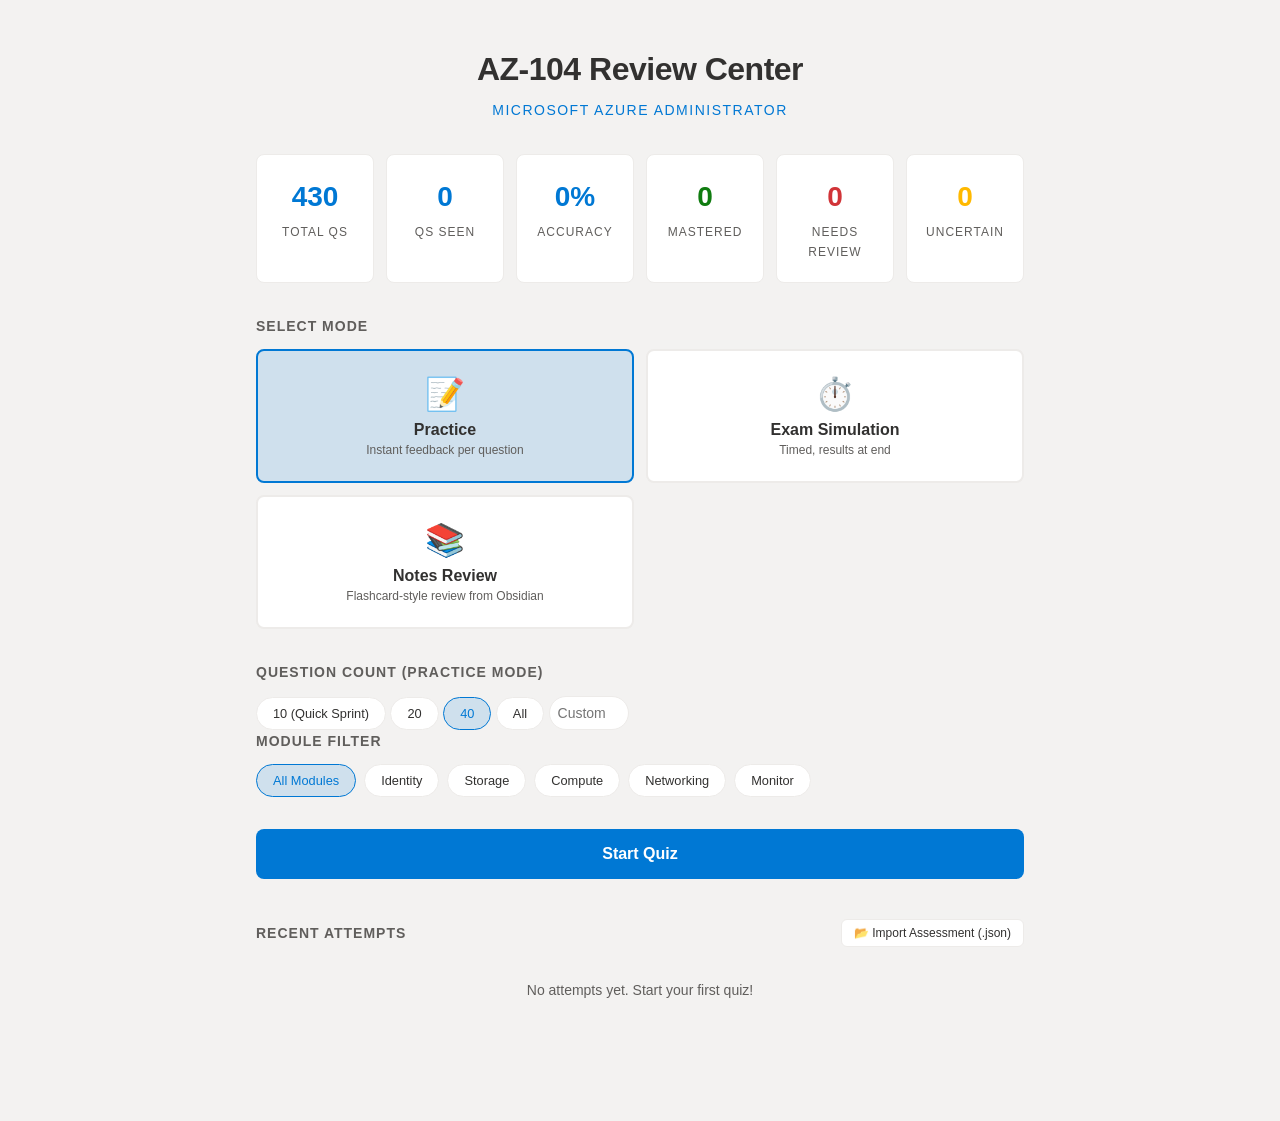
==== index.html @ 5c63a1e0 "Improve quiz UI and format question content Adds markdown-aware rendering for explanations and revie" ====
<!DOCTYPE html>
<html lang="en">
<head>
  <meta charset="UTF-8">
  <meta name="viewport" content="width=device-width, initial-scale=1.0, maximum-scale=1.0, user-scalable=no">
  <title>AZ-104 Review Center</title>
  <meta name="description" content="Practice exam for Microsoft Azure Administrator AZ-104 certification">
  <link rel="stylesheet" href="styles.css">
</head>
<body>

  <!-- ═══ Dashboard ═══ -->
  <div id="dashboard" class="screen active">
    <header class="app-header">
      <h1>AZ-104 Review Center</h1>
      <p class="subtitle">Microsoft Azure Administrator</p>
    </header>

    <div class="stats-row">
      <div class="stat-card">
        <span class="stat-value" id="stat-total">430</span>
        <span class="stat-label">Total Qs</span>
      </div>
      <div class="stat-card">
        <span class="stat-value" id="stat-seen">0</span>
        <span class="stat-label">Qs Seen</span>
      </div>
      <div class="stat-card">
        <span class="stat-value" id="stat-mastery">0%</span>
        <span class="stat-label">Accuracy</span>
      </div>
      <div class="stat-card">
        <span class="stat-value" id="stat-mastered" style="color:var(--green)">0</span>
        <span class="stat-label">Mastered</span>
      </div>
      <div class="stat-card">
        <span class="stat-value" id="stat-review" style="color:var(--red)">0</span>
        <span class="stat-label">Needs Review</span>
      </div>
      <div class="stat-card">
        <span class="stat-value" id="stat-uncertain" style="color:var(--yellow)">0</span>
        <span class="stat-label">Uncertain</span>
      </div>
    </div>

    <p class="section-title">Select Mode</p>
    <div class="mode-cards">
      <button class="mode-card selected" data-mode="practice" id="mode-practice">
        <span class="mode-icon">📝</span>
        <span class="mode-title">Practice</span>
        <span class="mode-desc">Instant feedback per question</span>
      </button>
      <button class="mode-card" data-mode="exam" id="mode-exam">
        <span class="mode-icon">⏱️</span>
        <span class="mode-title">Exam Simulation</span>
        <span class="mode-desc">Timed, results at end</span>
      </button>
      <button class="mode-card" data-mode="notes" id="mode-notes">
        <span class="mode-icon">📚</span>
        <span class="mode-title">Notes Review</span>
        <span class="mode-desc">Flashcard-style review from Obsidian</span>
      </button>
    </div>

    <p class="section-title">Question Count (Practice Mode)</p>
    <div class="count-pills" id="count-pills">
      <button class="domain-pill" data-count="10">10 (Quick Sprint)</button>
      <button class="domain-pill" data-count="20">20</button>
      <button class="domain-pill selected" data-count="40">40</button>
      <button class="domain-pill" data-count="all">All</button>
      <input type="number" id="custom-count" class="domain-pill custom-input" placeholder="Custom" min="1" max="999" style="width: 80px; padding: 8px; font-size: 14px;">
    </div>

    <p class="section-title">Module Filter</p>
    <div class="domain-pills" id="domain-pills"></div>

    <button id="start-btn" class="btn-primary">Start Quiz</button>

    <div class="history-section">
      <div class="history-section-header">
        <p class="section-title" style="margin-bottom:0">Recent Attempts</p>
        <button id="import-btn-dash" class="btn-secondary btn-sm">📂 Import Assessment (.json)</button>
        <input type="file" id="import-file-input" accept=".json" style="display:none">
      </div>
      <div id="history-list"></div>
    </div>
  </div>

  <!-- ═══ Quiz ═══ -->
  <div id="quiz" class="screen">
    <div class="quiz-header">
      <div class="quiz-header-left">
        <button id="quit-btn" class="btn-secondary btn-quit">← Menu</button>
        <div class="quiz-progress">
          <strong id="q-counter">1 / 50</strong>
          <span id="q-domain" class="domain-badge"></span>
        </div>
      </div>
      <div id="timer-container" class="timer-container hidden">
        <span id="timer-display" class="timer-display">100:00</span>
        <div class="timer-bar"><div id="timer-fill" class="timer-fill" style="width:100%"></div></div>
      </div>
    </div>

    <div class="question-card">
      <p id="q-text" class="question-text"></p>
      <div id="q-table-container" class="q-table-container hidden"></div>
      <div id="q-image-container" class="q-image-container hidden"></div>
      
      <!-- Standard Choices Grid -->
      <div id="choices" class="choices"></div>

      <!-- Mistake Classification (Practice Mode only — dynamic) -->
      <div id="mistake-container" class="mistake-container hidden"></div>

      <div id="feedback" class="feedback hidden"></div>
    </div>

    <div class="quiz-nav">
      <button id="prev-btn" class="btn-secondary" disabled>← Prev</button>
      <button id="flag-btn" class="btn-flag">🚩 Flag</button>
      <div id="nav-right" class="nav-right">
        <button id="next-btn" class="btn-secondary">Next →</button>
      </div>
    </div>
    <div class="submit-row">
      <button id="submit-btn" class="btn-primary" style="display:none">Submit Exam</button>
    </div>

    <div id="question-grid" class="question-grid"></div>
  </div>

  <!-- ═══ Results ═══ -->
  <div id="results" class="screen">
    <div class="results-header">
      <div id="score-circle" class="score-circle">
        <span id="score-percent" class="score-percent">0%</span>
      </div>
      <h2 id="result-status" class="result-status"></h2>
      <p id="result-summary" class="result-summary"></p>
    </div>

    <div class="domain-breakdown">
      <h3>Domain Mastery Breakdown</h3>
      <div id="domain-bars"></div>
    </div>

    <!-- AI Diagnostic Assessment Card -->
    <div id="ai-diagnostic-card" class="diagnostic-card">
      <div class="diagnostic-header">
        <span class="diagnostic-icon">🧠</span>
        <div>
          <h4>AI Performance Assessment</h4>
          <p id="diagnostic-subtitle" class="diagnostic-subtitle">Diagnostic analysis of your strengths & gaps</p>
        </div>
      </div>
      <div id="diagnostic-content" class="diagnostic-content"></div>
      <div class="diagnostic-actions">
        <button id="copy-prompt-btn" class="btn-accent btn-sm">📋 Copy Full AI Study Prompt</button>
      </div>
    </div>

    <div class="result-actions">
      <button id="review-btn" class="btn-secondary">🔍 Review Answers</button>
      <button id="export-json-btn" class="btn-secondary">📥 Export JSON</button>
      <button id="export-md-btn" class="btn-secondary">📄 Export Markdown</button>
      <button id="retry-btn" class="btn-primary">Try Again</button>
      <button id="home-btn" class="btn-secondary">Dashboard</button>
    </div>
  </div>

  <!-- ═══ Review ═══ -->
  <div id="review" class="screen">
    <div class="review-header">
      <h2>Review Answers</h2>
      <div class="review-actions-top">
        <button id="export-json-review-btn" class="btn-secondary btn-sm">📥 Export JSON</button>
        <button id="back-results-btn" class="btn-secondary">← Back to Results</button>
      </div>
    </div>
    <div id="review-list"></div>
  </div>

  <!-- ═══ Toast Notification ═══ -->
  <div id="toast" class="toast"></div>

  <!-- ═══ Questions Data ═══ -->
  <script src="questions_dataset.js"></script>
  <script src="app.js"></script>
</body>
</html>
---- styles.css ----
/* ponytail: minimal CSS, maximum impact */

/* ── Tokens ── */
:root {
  --bg: #f3f2f1; /* Microsoft light gray */
  --bg-card: #ffffff;
  --bg-card-hover: #f8f9fa;
  --border: #edebe9;
  --border-hover: #c8c6c4;
  --text: #323130; /* near black */
  --text-muted: #605e5c;
  --azure: #0078d4;
  --azure-glow: rgba(0, 120, 212, 0.15);
  --azure-dark: #005a9e;
  --green: #107c10;
  --green-bg: rgba(16, 124, 16, 0.1);
  --red: #d13438;
  --red-bg: rgba(209, 52, 56, 0.1);
  --yellow: #ffb900;
  --yellow-bg: rgba(255, 185, 0, 0.1);
  --radius: 8px;
  --radius-sm: 4px;
  --font: 'Segoe UI', -apple-system, Roboto, Helvetica, Arial, sans-serif;
  --transition: 0.2s ease;
}

/* ── Reset & Utilities ── */
*, *::before, *::after { box-sizing: border-box; margin: 0; padding: 0; }
.hidden { display: none !important; }

body {
  font-family: var(--font);
  background: var(--bg);
  color: var(--text);
  min-height: 100dvh;
  line-height: 1.6;
  -webkit-font-smoothing: antialiased;
}

/* ── Screens ── */
.screen { display: none; max-width: 800px; margin: 0 auto; padding: 24px 16px 100px; }
.screen.active { display: block; animation: fadeIn 0.25s ease; }

@keyframes fadeIn { from { opacity: 0; transform: translateY(8px); } to { opacity: 1; transform: translateY(0); } }

/* ── Dashboard ── */
.app-header { text-align: center; margin-bottom: 32px; padding-top: 20px; }
.app-header h1 { font-size: 2rem; font-weight: 700; letter-spacing: -0.5px; }
.app-header .subtitle {
  color: var(--azure);
  font-size: 0.875rem;
  font-weight: 500;
  text-transform: uppercase;
  letter-spacing: 1.5px;
  margin-top: 4px;
}

/* Stats row */
.stats-row { display: grid; grid-template-columns: repeat(6, 1fr); gap: 12px; margin-bottom: 32px; }
.stat-card {
  background: var(--bg-card);
  border: 1px solid var(--border);
  border-radius: var(--radius);
  padding: 20px 16px;
  text-align: center;
  transition: border-color var(--transition);
}
.stat-card:hover { border-color: var(--border-hover); }
.stat-value { display: block; font-size: 1.75rem; font-weight: 700; color: var(--azure); }
.stat-label { display: block; font-size: 0.75rem; color: var(--text-muted); text-transform: uppercase; letter-spacing: 1px; margin-top: 4px; }

/* Section headings */
.section-title { font-size: 0.875rem; font-weight: 600; color: var(--text-muted); text-transform: uppercase; letter-spacing: 1px; margin-bottom: 12px; }

/* Mode cards */
.mode-cards { display: grid; grid-template-columns: 1fr 1fr; gap: 12px; margin-bottom: 32px; }
.mode-card {
  background: var(--bg-card);
  border: 2px solid var(--border);
  border-radius: var(--radius);
  padding: 24px 16px;
  text-align: center;
  cursor: pointer;
  transition: all var(--transition);
  color: var(--text);
  font-family: var(--font);
}
.mode-card:hover { border-color: var(--border-hover); background: var(--bg-card-hover); }
.mode-card.selected { border-color: var(--azure); background: var(--azure-glow); }
.mode-icon { display: block; font-size: 2rem; margin-bottom: 8px; }
.mode-title { display: block; font-weight: 600; font-size: 1rem; margin-bottom: 4px; }
.mode-desc { display: block; font-size: 0.75rem; color: var(--text-muted); }

/* Domain pills */
.domain-pills { display: flex; flex-wrap: wrap; gap: 8px; margin-bottom: 32px; }
.domain-pill {
  background: var(--bg-card);
  border: 1px solid var(--border);
  border-radius: 20px;
  padding: 8px 16px;
  font-size: 0.8rem;
  cursor: pointer;
  transition: all var(--transition);
  color: var(--text);
  font-family: var(--font);
  white-space: nowrap;
}
.domain-pill:hover { border-color: var(--border-hover); }
.domain-pill.selected { border-color: var(--azure); background: var(--azure-glow); color: var(--azure); }

/* Source pills */
.source-pills { display: flex; flex-wrap: wrap; gap: 8px; margin-bottom: 24px; }
.source-pill {
  background: var(--bg-card);
  border: 1px solid var(--border);
  border-radius: 20px;
  padding: 8px 16px;
  font-size: 0.8rem;
  cursor: pointer;
  transition: all var(--transition);
  color: var(--text);
  font-family: var(--font);
  white-space: nowrap;
}
.source-pill:hover { border-color: var(--border-hover); }
.source-pill.selected { border-color: var(--azure); background: var(--azure-glow); color: var(--azure); font-weight: 600; }

/* Buttons */
.btn-primary {
  display: block;
  width: 100%;
  padding: 16px;
  background: var(--azure);
  color: #fff;
  border: none;
  border-radius: var(--radius);
  font-size: 1rem;
  font-weight: 600;
  font-family: var(--font);
  cursor: pointer;
  transition: background var(--transition), box-shadow var(--transition);
}
.btn-primary:hover { background: var(--azure-dark); box-shadow: 0 0 20px var(--azure-glow); }
.btn-primary:disabled { opacity: 0.4; cursor: not-allowed; }

.btn-secondary {
  padding: 12px 20px;
  background: var(--bg-card);
  color: var(--text);
  border: 1px solid var(--border);
  border-radius: var(--radius-sm);
  font-size: 0.875rem;
  font-weight: 500;
  font-family: var(--font);
  cursor: pointer;
  transition: all var(--transition);
}
.btn-secondary:hover { border-color: var(--border-hover); background: var(--bg-card-hover); }
.btn-secondary:disabled { opacity: 0.3; cursor: not-allowed; }

/* History */
.history-section { margin-top: 40px; }
.history-item {
  display: flex;
  justify-content: space-between;
  align-items: center;
  background: var(--bg-card);
  border: 1px solid var(--border);
  border-radius: var(--radius-sm);
  padding: 14px 18px;
  margin-bottom: 10px;
  font-size: 0.875rem;
  transition: all var(--transition);
  cursor: pointer;
}
.history-item:hover {
  border-color: var(--azure);
  background: var(--bg-card-hover);
  transform: translateY(-1px);
  box-shadow: 0 4px 14px rgba(0, 0, 0, 0.08);
}
.history-item-left {
  display: flex;
  align-items: center;
  gap: 14px;
}
.history-item-right {
  display: flex;
  align-items: center;
  gap: 10px;
}
.history-score {
  font-weight: 700;
  font-size: 1.1rem;
  min-width: 48px;
}
.history-score.pass { color: var(--green); }
.history-score.fail { color: var(--red); }
.history-meta { color: var(--text-muted); font-size: 0.775rem; margin-top: 2px; }
.history-review-btn {
  font-size: 0.75rem;
  padding: 4px 10px;
  border-radius: 6px;
  background: var(--azure-glow);
  color: var(--azure);
  border: 1px solid var(--border);
  font-weight: 500;
  display: flex;
  align-items: center;
  gap: 4px;
  transition: all 0.2s ease;
}
.history-item:hover .history-review-btn {
  background: var(--azure);
  color: #fff;
}
.history-delete-btn {
  background: transparent;
  border: none;
  color: var(--text-muted);
  cursor: pointer;
  padding: 4px 6px;
  border-radius: 4px;
  font-size: 0.85rem;
  opacity: 0.5;
  transition: all 0.2s ease;
}
.history-delete-btn:hover {
  opacity: 1;
  color: var(--red);
  background: var(--red-bg);
}
.no-history { color: var(--text-muted); font-size: 0.875rem; text-align: center; padding: 20px; }

/* ── Quiz Screen ── */
.quiz-header {
  display: flex;
  justify-content: space-between;
  align-items: center;
  margin-bottom: 24px;
  flex-wrap: wrap;
  gap: 12px;
}
.quiz-header-left { display: flex; align-items: center; gap: 12px; }
.btn-quit { padding: 8px 14px; font-size: 0.8rem; white-space: nowrap; }
.quiz-progress { font-size: 0.875rem; color: var(--text-muted); }
.quiz-progress strong { color: var(--text); }

.domain-badge {
  display: inline-block;
  background: var(--azure-glow);
  color: var(--azure);
  font-size: 0.7rem;
  font-weight: 600;
  padding: 4px 10px;
  border-radius: 12px;
  text-transform: uppercase;
  letter-spacing: 0.5px;
  margin-left: 8px;
}

/* Timer */
.timer-container { text-align: right; }
.timer-container.hidden { display: none; }
.timer-display {
  font-size: 1.25rem;
  font-weight: 700;
  font-variant-numeric: tabular-nums;
}
.timer-display.warning { color: var(--yellow); }
.timer-display.danger { color: var(--red); }
.timer-bar {
  height: 3px;
  background: var(--border);
  border-radius: 2px;
  margin-top: 6px;
  overflow: hidden;
}
.timer-fill {
  height: 100%;
  background: var(--azure);
  border-radius: 2px;
  transition: width 1s linear;
}
.timer-fill.warning { background: var(--yellow); }
.timer-fill.danger { background: var(--red); }

/* Question card */
.question-card {
  background: var(--bg-card);
  border: 1px solid var(--border);
  border-radius: var(--radius);
  padding: 28px 24px;
  margin-bottom: 20px;
}
.question-text { font-size: 1.05rem; font-weight: 500; line-height: 1.7; margin-bottom: 20px; white-space: pre-line; }
.q-table-container { margin: 16px 0 20px; overflow-x: auto; }
.q-table-container.hidden { display: none; }
.q-table {
  width: 100%;
  border-collapse: collapse;
  font-size: 0.95rem;
  background: var(--bg-card);
  border: 1px solid var(--border);
  border-radius: var(--radius-sm);
  overflow: hidden;
  box-shadow: 0 2px 8px rgba(0, 0, 0, 0.05);
}
.q-table th, .q-table td {
  padding: 10px 16px;
  text-align: left;
  border-bottom: 1px solid var(--border);
}
.q-table th {
  background: #f3f2f1;
  color: var(--azure);
  font-weight: 600;
  border-bottom: 2px solid var(--border);
  letter-spacing: 0.3px;
}
.q-table tr:last-child td {
  border-bottom: none;
}
.q-table tr:nth-child(even) td {
  background: rgba(0, 0, 0, 0.02);
}
.q-table tr:hover td {
  background: rgba(0, 120, 212, 0.05);
}
.q-image-container { margin: 16px 0 20px; text-align: center; }
.q-image-container.hidden { display: none; }
.q-image { max-width: 100%; max-height: 420px; object-fit: contain; border-radius: var(--radius-sm); border: 1px solid var(--border); background: #ffffff; padding: 8px; }

.choices { display: flex; flex-direction: column; gap: 10px; }
.choice-btn {
  width: 100%;
  text-align: left;
  padding: 12px 16px;
  background: #ffffff;
  border: 1px solid var(--border);
  border-radius: var(--radius-sm);
  color: var(--text);
  font-size: 0.95rem;
  line-height: 1.5;
  cursor: pointer;
  transition: all 0.2s ease;
  min-height: 48px;
  display: flex;
  align-items: center;
}
.choice-letter {
  display: inline-flex;
  align-items: center;
  justify-content: center;
  width: 28px;
  height: 28px;
  border-radius: 4px;
  background: #f3f2f1;
  color: var(--text-muted);
  font-weight: 700;
  font-size: 0.85rem;
  margin-right: 12px;
  flex-shrink: 0;
  border: 1px solid var(--border);
  transition: all 0.2s ease;
}
.choice-text {
  flex: 1;
}
.choice-btn:hover:not(:disabled) { border-color: var(--azure); background: var(--bg-card-hover); }
.choice-btn:hover:not(:disabled) .choice-letter { border-color: var(--azure); color: var(--azure); background: var(--azure-glow); }
.choice-btn.selected { border-color: var(--azure); background: var(--azure-glow); }
.choice-btn.selected .choice-letter { background: var(--azure); color: #ffffff; border-color: var(--azure); }
.choice-btn.correct { border-color: var(--green); background: var(--green-bg); }
.choice-btn.correct .choice-letter { background: var(--green); color: #ffffff; border-color: var(--green); }
.choice-btn.wrong { border-color: var(--red); background: var(--red-bg); }
.choice-btn.wrong .choice-letter { background: var(--red); color: #ffffff; border-color: var(--red); }

/* Confidence & Mistake Tracking */
.confidence-buttons, .mistake-reasons {
  display: flex; gap: 10px; flex-wrap: wrap; margin-top: 10px;
}
.conf-btn, .mistake-btn {
  flex: 1; padding: 12px; border: 1px solid var(--border); border-radius: var(--radius-sm);
  background: #ffffff; color: var(--text); font-size: 0.9rem; cursor: pointer; transition: all 0.2s ease;
  min-width: 100px;
}
.mistake-btn { flex: none; min-width: auto; }
.conf-btn:hover, .mistake-btn:hover { border-color: var(--azure); background: var(--bg-card-hover); }
.conf-btn.selected, .mistake-btn.selected { border-color: var(--azure); background: var(--azure-glow); color: var(--azure); font-weight: 600; }
.conf-btn[data-conf="high"].selected { border-color: var(--green); background: var(--green-bg); color: var(--green); }
.conf-btn[data-conf="low"].selected { border-color: var(--red); background: var(--red-bg); color: var(--red); }
.choice-btn.disabled { cursor: default; opacity: 0.7; }
.choice-btn.disabled.correct { opacity: 1; }

/* Feedback */
.feedback {
  margin-top: 20px;
  padding: 16px 20px;
  border-radius: var(--radius-sm);
  font-size: 0.9rem;
  line-height: 1.6;
}
.feedback.hidden { display: none; }
.feedback.correct { background: var(--green-bg); border-left: 4px solid var(--green); }
.feedback.wrong { background: var(--red-bg); border-left: 4px solid var(--red); }
.feedback-badge { font-weight: 700; font-size: 0.95rem; margin-bottom: 6px; }
.feedback-badge.correct { color: var(--green); }
.feedback-badge.wrong { color: var(--red); }
.feedback-body p, .review-explanation p { margin: 6px 0; }
.feedback-body strong, .review-explanation strong { color: var(--text); font-weight: 600; }
.feedback-body code, .review-explanation code {
  background: rgba(0, 0, 0, 0.06);
  padding: 2px 6px;
  border-radius: 4px;
  font-family: 'Consolas', monospace;
  font-size: 0.9em;
}

/* Quiz navigation */
.quiz-nav { display: flex; gap: 10px; margin-bottom: 20px; align-items: center; }
.quiz-nav .btn-secondary { flex: 1; text-align: center; }
.nav-right { display: flex; gap: 6px; flex: 1; }
.btn-conf-next {
  flex: 1; padding: 12px 10px; border-radius: var(--radius-sm); font-size: 0.85rem;
  font-family: var(--font); font-weight: 600; cursor: pointer; transition: all 0.2s ease;
  border: 1px solid var(--border); text-align: center;
}
.btn-conf-next.conf-high { background: var(--green-bg); color: var(--green); border-color: var(--green); }
.btn-conf-next.conf-high:hover { background: var(--green); color: #fff; }
.btn-conf-next.conf-med { background: #fff8e1; color: #f9a825; border-color: #f9a825; }
.btn-conf-next.conf-med:hover { background: #f9a825; color: #fff; }
.btn-conf-next.conf-low { background: var(--red-bg); color: var(--red); border-color: var(--red); }
.btn-conf-next.conf-low:hover { background: var(--red); color: #fff; }
.mistake-skip { background: var(--bg-card) !important; color: var(--text-muted) !important; border-style: dashed !important; }
.btn-flag {
  padding: 12px 16px;
  background: transparent;
  border: 1px solid var(--border);
  border-radius: var(--radius-sm);
  color: var(--text-muted);
  font-size: 0.875rem;
  font-family: var(--font);
  cursor: pointer;
  transition: all var(--transition);
}
.btn-flag:hover { border-color: var(--yellow); color: var(--yellow); }
.btn-flag.flagged { border-color: var(--yellow); color: var(--yellow); background: var(--yellow-bg); }

/* Question grid */
.question-grid {
  display: grid;
  grid-template-columns: repeat(10, 1fr);
  gap: 6px;
  margin-top: 16px;
}
.q-grid-btn {
  aspect-ratio: 1;
  display: flex;
  align-items: center;
  justify-content: center;
  background: var(--bg-card);
  border: 1px solid var(--border);
  border-radius: 6px;
  color: var(--text-muted);
  font-size: 0.75rem;
  font-family: var(--font);
  cursor: pointer;
  transition: all var(--transition);
}
.q-grid-btn:hover { border-color: var(--azure); }
.q-grid-btn.current { border-color: var(--azure); color: var(--azure); background: var(--azure-glow); }
.q-grid-btn.answered { background: #e1dfdd; color: var(--text); }
.q-grid-btn.flagged { border-color: var(--yellow); color: var(--yellow); }

.submit-row { margin-top: 20px; }

/* ── Results Screen ── */
.results-header { text-align: center; padding: 40px 0 32px; }
.score-circle {
  width: 160px;
  height: 160px;
  border-radius: 50%;
  display: flex;
  align-items: center;
  justify-content: center;
  margin: 0 auto 24px;
  border: 4px solid var(--border);
  position: relative;
}
.score-circle.pass { border-color: var(--green); box-shadow: 0 0 40px var(--green-bg); }
.score-circle.fail { border-color: var(--red); box-shadow: 0 0 40px var(--red-bg); }
.score-percent { font-size: 2.5rem; font-weight: 700; }
.score-circle.pass .score-percent { color: var(--green); }
.score-circle.fail .score-percent { color: var(--red); }
.result-status { font-size: 1.5rem; font-weight: 700; margin-bottom: 8px; }
.result-status.pass { color: var(--green); }
.result-status.fail { color: var(--red); }
.result-summary { color: var(--text-muted); font-size: 0.925rem; }

/* Domain breakdown */
.domain-breakdown { margin-bottom: 32px; }
.domain-breakdown h3 { font-size: 0.875rem; font-weight: 600; color: var(--text-muted); text-transform: uppercase; letter-spacing: 1px; margin-bottom: 16px; }
.domain-bar-item { margin-bottom: 16px; }
.domain-bar-label {
  display: flex;
  justify-content: space-between;
  font-size: 0.825rem;
  margin-bottom: 6px;
}
.domain-bar-name { color: var(--text); }
.domain-bar-score { font-weight: 600; }
.domain-bar-score.pass { color: var(--green); }
.domain-bar-score.fail { color: var(--red); }
.domain-bar-track {
  height: 8px;
  background: var(--border);
  border-radius: 4px;
  overflow: hidden;
}
.domain-bar-fill {
  height: 100%;
  border-radius: 4px;
  transition: width 0.6s ease;
}
.domain-bar-fill.pass { background: var(--green); }
.domain-bar-fill.fail { background: var(--red); }

/* Result actions */
.result-actions { display: flex; gap: 10px; flex-wrap: wrap; }
.result-actions .btn-primary { flex: 1; min-width: 140px; }
.result-actions .btn-secondary { flex: 1; min-width: 140px; text-align: center; }

/* ── Review Screen ── */
.review-header { display: flex; justify-content: space-between; align-items: center; margin-bottom: 24px; flex-wrap: wrap; gap: 12px; }
.review-header h2 { font-size: 1.25rem; }

.review-item {
  background: var(--bg-card);
  border: 1px solid var(--border);
  border-radius: var(--radius);
  padding: 20px;
  margin-bottom: 12px;
}
.review-item.correct { border-left: 3px solid var(--green); }
.review-item.wrong { border-left: 3px solid var(--red); }
.review-q-num { font-size: 0.75rem; color: var(--text-muted); text-transform: uppercase; letter-spacing: 0.5px; margin-bottom: 8px; }
.review-q-text { font-size: 0.95rem; font-weight: 500; margin-bottom: 12px; line-height: 1.6; }
.review-answer { font-size: 0.85rem; margin-bottom: 4px; }
.review-answer .label { color: var(--text-muted); }
.review-answer.yours .value { color: var(--red); }
.review-answer.correct-ans .value { color: var(--green); }
.review-answer.match .value { color: var(--green); }
.review-explanation { font-size: 0.825rem; color: var(--text-muted); margin-top: 10px; padding-top: 10px; border-top: 1px solid var(--border); line-height: 1.6; }

.score-circle.pass { animation: pulse 2s ease infinite; }

/* ── History Header with Import ── */
.history-section-header {
  display: flex;
  justify-content: space-between;
  align-items: center;
  margin-bottom: 12px;
  flex-wrap: wrap;
  gap: 8px;
}

.btn-sm {
  padding: 6px 12px;
  font-size: 0.75rem;
  border-radius: 6px;
  font-weight: 500;
  cursor: pointer;
}

.btn-accent {
  background: var(--azure);
  color: #fff;
  border: none;
  font-family: var(--font);
  transition: all var(--transition);
}
.btn-accent:hover {
  background: #388bfd;
  box-shadow: 0 0 12px var(--azure-glow);
}

.review-actions-top {
  display: flex;
  gap: 10px;
  align-items: center;
}

/* ── AI Diagnostic Card ── */
.diagnostic-card {
  background: #ffffff;
  border: 1px solid var(--border);
  border-radius: var(--radius);
  padding: 20px 22px;
  margin-bottom: 28px;
  box-shadow: 0 4px 16px rgba(0, 0, 0, 0.08);
}

.diagnostic-header {
  display: flex;
  align-items: center;
  gap: 14px;
  margin-bottom: 16px;
  border-bottom: 1px solid var(--border);
  padding-bottom: 12px;
}

.diagnostic-icon {
  font-size: 1.8rem;
}

.diagnostic-header h4 {
  font-size: 1.05rem;
  color: var(--azure);
  font-weight: 600;
  margin-bottom: 2px;
}

.diagnostic-subtitle {
  font-size: 0.8rem;
  color: var(--text-muted);
}

.diagnostic-content {
  font-size: 0.875rem;
  line-height: 1.6;
  color: var(--text);
  margin-bottom: 16px;
}

.diagnostic-badge-row {
  display: flex;
  gap: 8px;
  flex-wrap: wrap;
  margin-top: 8px;
}

.diag-badge {
  font-size: 0.75rem;
  padding: 4px 10px;
  border-radius: 12px;
  font-weight: 500;
}
.diag-badge.strong {
  background: var(--green-bg);
  color: var(--green);
  border: 1px solid var(--border);
}
.diag-badge.weak {
  background: var(--red-bg);
  color: var(--red);
  border: 1px solid var(--border);
}
.diag-badge.neutral {
  background: var(--surface-2);
  color: var(--text-muted);
  border: 1px solid var(--border);
}

.diagnostic-actions {
  display: flex;
  justify-content: flex-end;
  gap: 10px;
}

/* ── Toast Notification ── */
.toast {
  position: fixed;
  bottom: 24px;
  right: 24px;
  background: #ffffff;
  color: var(--text);
  border: 1px solid var(--azure);
  box-shadow: 0 8px 24px rgba(0, 0, 0, 0.12);
  padding: 12px 20px;
  border-radius: 8px;
  font-size: 0.875rem;
  font-weight: 500;
  z-index: 9999;
  opacity: 0;
  transform: translateY(20px);
  pointer-events: none;
  transition: opacity 0.3s ease, transform 0.3s ease;
}
.toast.show {
  opacity: 1;
  transform: translateY(0);
}

/* ── Responsive ── */
@media (max-width: 600px) {
  .screen { padding: 16px 12px 80px; }
  .app-header h1 { font-size: 1.5rem; }
  .stats-row { grid-template-columns: repeat(3, 1fr); gap: 10px; }
  .stat-card { padding: 14px 8px; }
  .stat-value { font-size: 1.25rem; }
  .mode-cards { grid-template-columns: 1fr; }
  .question-card { padding: 20px 16px; margin-left: -8px; margin-right: -8px; border-radius: 8px; border-left: none; border-right: none; }
  .question-text { font-size: 0.95rem; }
  .choice-btn { padding: 14px 14px; font-size: 0.875rem; min-height: 48px; }
  .question-grid { grid-template-columns: repeat(8, 1fr); }
  .quiz-nav { flex-wrap: wrap; }
  .quiz-nav .btn-secondary { min-width: 0; }
  .score-circle { width: 130px; height: 130px; }
  .score-percent { font-size: 2rem; }
  .result-actions { flex-direction: column; }
}

@media (max-width: 380px) {
  .stats-row { grid-template-columns: repeat(2, 1fr); }
  .question-grid { grid-template-columns: repeat(6, 1fr); }
  .domain-pill { font-size: 0.75rem; padding: 8px 14px; }
  .app-header h1 { font-size: 1.25rem; }
}
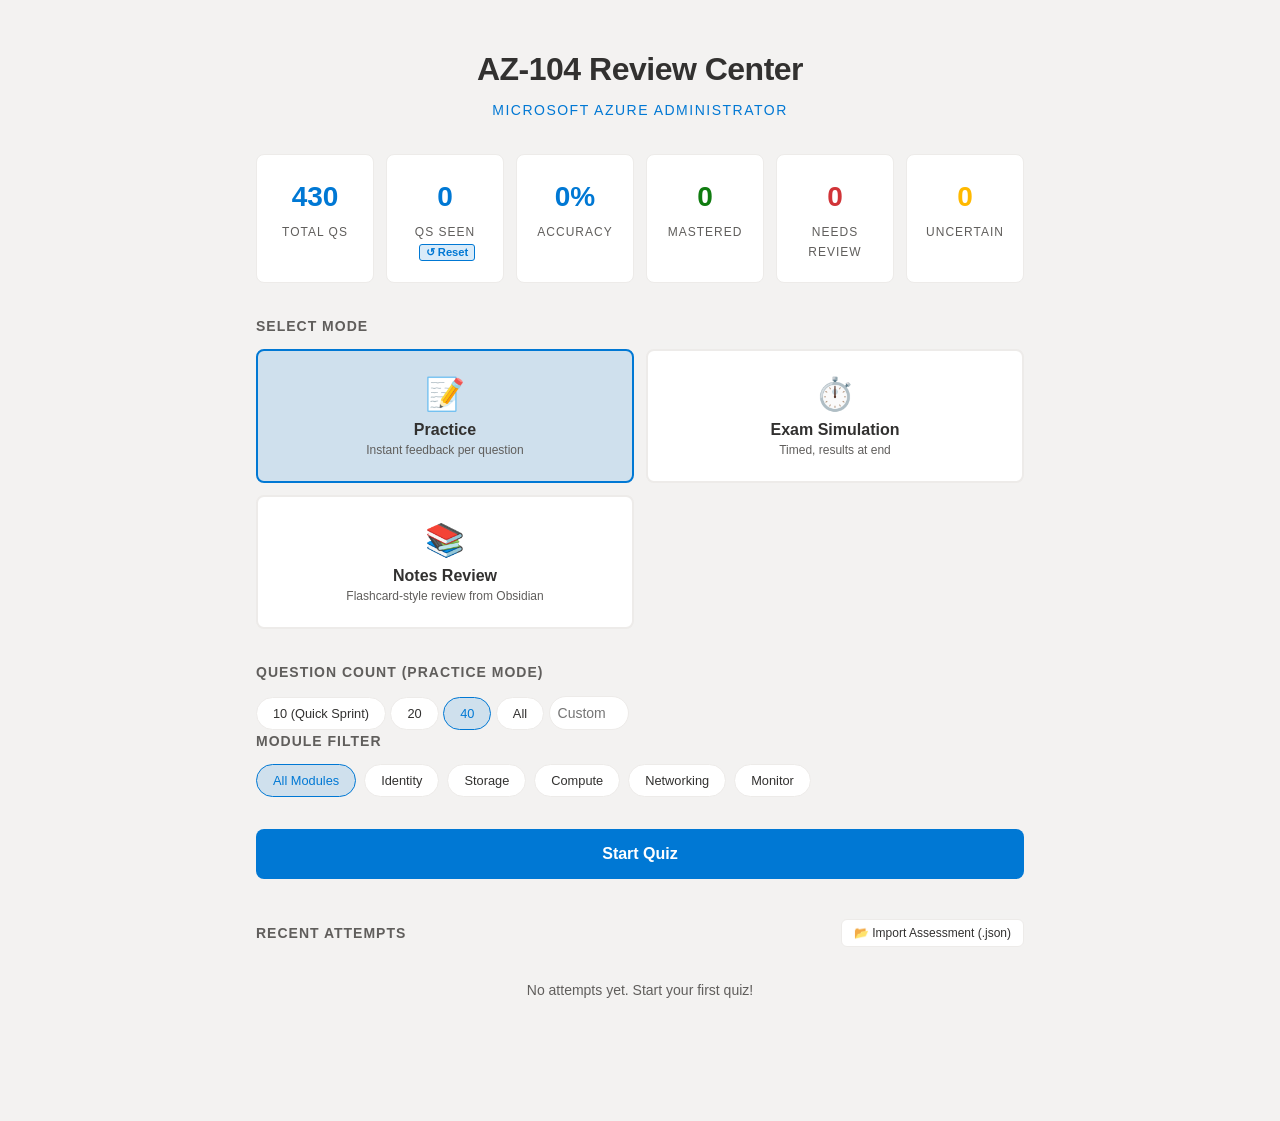
==== commit 2aa9bd84: "Add tables" ====
--- a/index.html
+++ b/index.html
@@ -21,9 +21,9 @@
         <span class="stat-value" id="stat-total">430</span>
         <span class="stat-label">Total Qs</span>
       </div>
-      <div class="stat-card">
+      <div class="stat-card stat-card-interactive" id="stat-seen-card" title="Click to reset questions seen pool">
         <span class="stat-value" id="stat-seen">0</span>
-        <span class="stat-label">Qs Seen</span>
+        <span class="stat-label">Qs Seen <button id="reset-seen-btn" class="stat-reset-btn" title="Reset questions seen pool">↺ Reset</button></span>
       </div>
       <div class="stat-card">
         <span class="stat-value" id="stat-mastery">0%</span>
--- a/styles.css
+++ b/styles.css
@@ -68,6 +68,33 @@
 .stat-card:hover { border-color: var(--border-hover); }
 .stat-value { display: block; font-size: 1.75rem; font-weight: 700; color: var(--azure); }
 .stat-label { display: block; font-size: 0.75rem; color: var(--text-muted); text-transform: uppercase; letter-spacing: 1px; margin-top: 4px; }
+.stat-card-interactive {
+  cursor: pointer;
+  transition: all 0.2s ease;
+}
+.stat-card-interactive:hover {
+  border-color: var(--azure);
+  background: var(--bg-card-hover);
+}
+.stat-reset-btn {
+  background: var(--azure-glow);
+  border: 1px solid var(--azure);
+  color: var(--azure);
+  cursor: pointer;
+  font-size: 0.7rem;
+  font-weight: 600;
+  padding: 1px 6px;
+  margin-left: 4px;
+  border-radius: 3px;
+  display: inline-block;
+  vertical-align: middle;
+  transition: all 0.2s ease;
+}
+.stat-card-interactive:hover .stat-reset-btn,
+.stat-reset-btn:hover {
+  background: var(--azure);
+  color: #ffffff;
+}
 
 /* Section headings */
 .section-title { font-size: 0.875rem; font-weight: 600; color: var(--text-muted); text-transform: uppercase; letter-spacing: 1px; margin-bottom: 12px; }
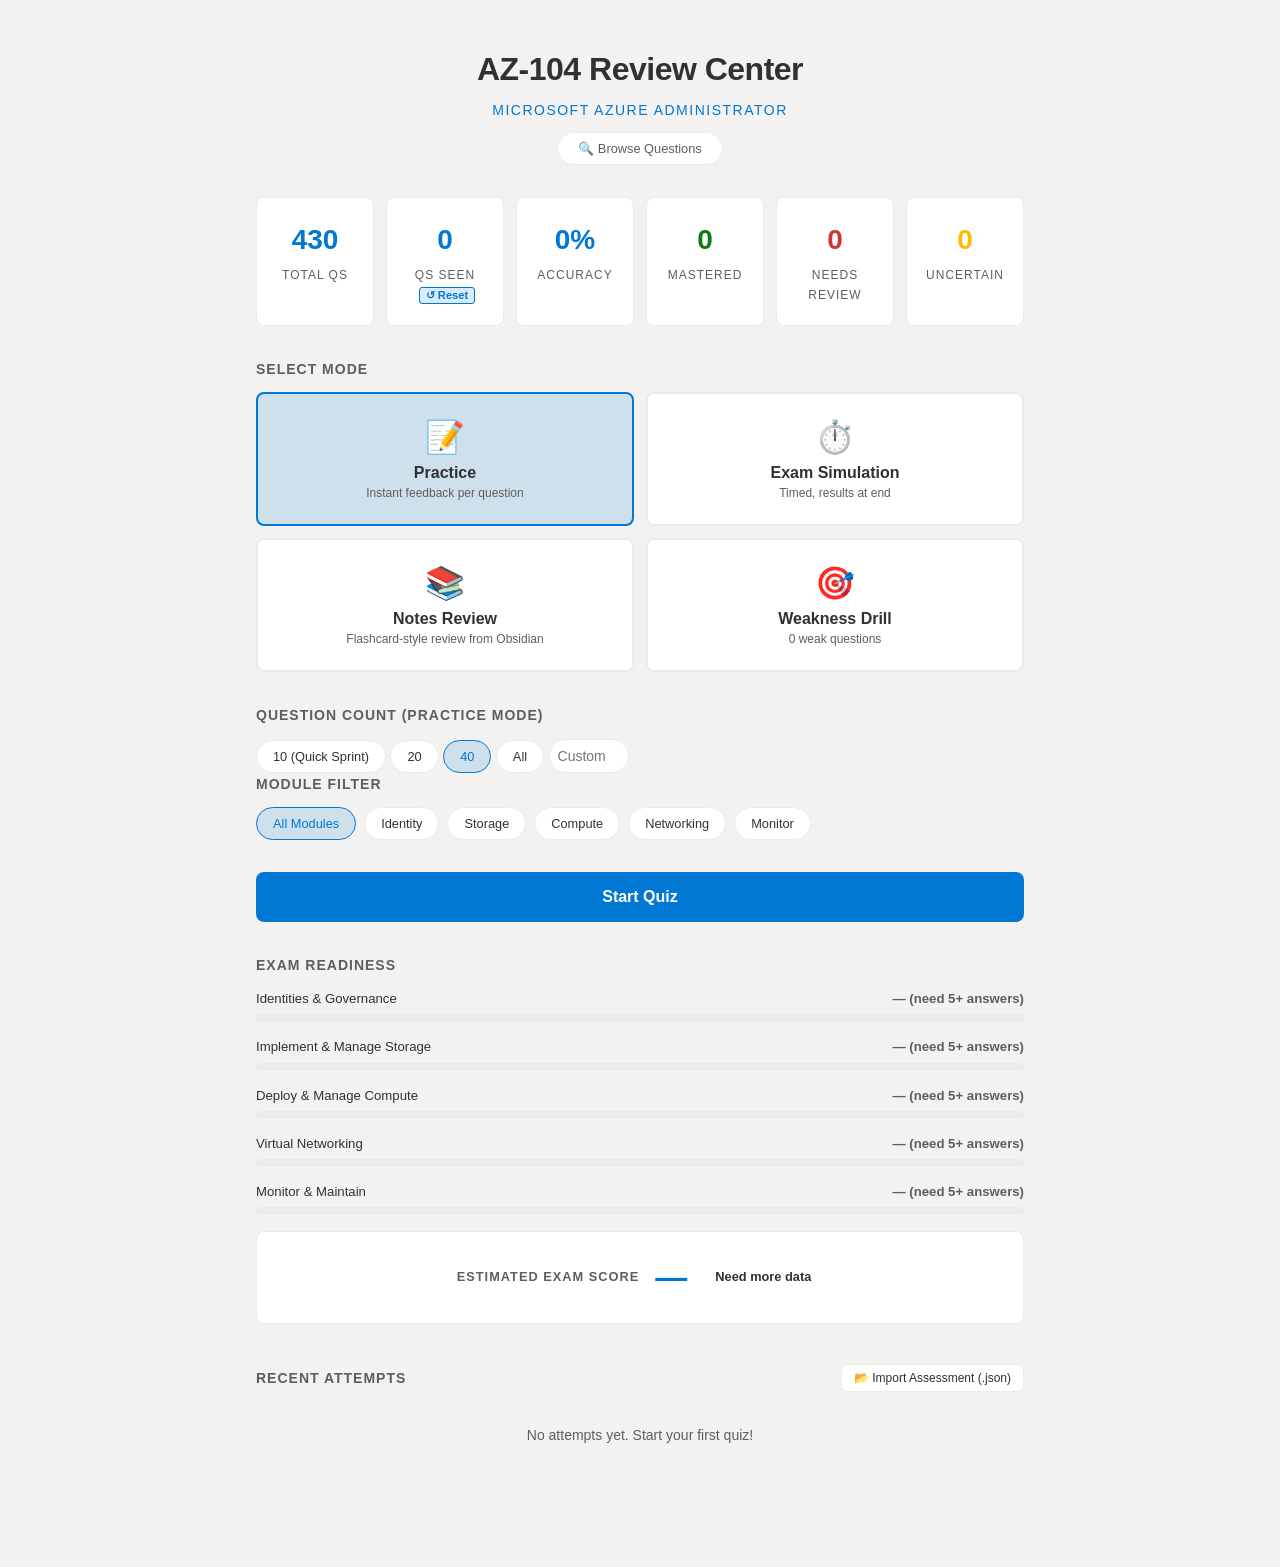
==== commit ebe2e6c6: "Implement 4 major study features: Weakness Drill, Domain Readiness Meter, Choice Strikethrough, and " ====
--- a/index.html
+++ b/index.html
@@ -14,6 +14,7 @@
     <header class="app-header">
       <h1>AZ-104 Review Center</h1>
       <p class="subtitle">Microsoft Azure Administrator</p>
+      <button id="browse-btn" class="btn-browse">🔍 Browse Questions</button>
     </header>
 
     <div class="stats-row">
@@ -59,6 +60,11 @@
         <span class="mode-icon">📚</span>
         <span class="mode-title">Notes Review</span>
         <span class="mode-desc">Flashcard-style review from Obsidian</span>
+      </button>
+      <button class="mode-card" data-mode="weakness" id="mode-weakness">
+        <span class="mode-icon">🎯</span>
+        <span class="mode-title">Weakness Drill</span>
+        <span class="mode-desc"><span id="weakness-count">0</span> weak questions</span>
       </button>
     </div>
 
@@ -75,6 +81,17 @@
     <div class="domain-pills" id="domain-pills"></div>
 
     <button id="start-btn" class="btn-primary">Start Quiz</button>
+
+    <!-- Domain Readiness Meter -->
+    <div class="readiness-section" id="readiness-section">
+      <p class="section-title">Exam Readiness</p>
+      <div id="readiness-bars"></div>
+      <div class="readiness-score-card" id="readiness-score-card">
+        <span class="readiness-label">Estimated Exam Score</span>
+        <span class="readiness-value" id="readiness-score">—</span>
+        <span class="readiness-sublabel" id="readiness-verdict">Need more data</span>
+      </div>
+    </div>
 
     <div class="history-section">
       <div class="history-section-header">
@@ -175,10 +192,34 @@
       <h2>Review Answers</h2>
       <div class="review-actions-top">
         <button id="export-json-review-btn" class="btn-secondary btn-sm">📥 Export JSON</button>
+        <button id="export-md-review-btn" class="btn-secondary btn-sm">📄 Export Markdown</button>
         <button id="back-results-btn" class="btn-secondary">← Back to Results</button>
       </div>
     </div>
     <div id="review-list"></div>
+  </div>
+
+  <!-- ═══ Question Bank Explorer ═══ -->
+  <div id="explorer" class="screen">
+    <div class="explorer-header">
+      <button id="explorer-back-btn" class="btn-secondary btn-quit">← Dashboard</button>
+      <h2>Question Bank</h2>
+    </div>
+    <div class="explorer-controls">
+      <input type="text" id="explorer-search" class="explorer-search" placeholder="Search questions, topics, keywords...">
+      <div class="explorer-filters">
+        <div class="domain-pills" id="explorer-domain-pills"></div>
+        <div class="domain-pills" id="explorer-status-pills">
+          <button class="domain-pill selected" data-status="all">All</button>
+          <button class="domain-pill" data-status="mastered">✅ Mastered</button>
+          <button class="domain-pill" data-status="review">⚠️ Needs Review</button>
+          <button class="domain-pill" data-status="unseen">❓ Unseen</button>
+        </div>
+      </div>
+    </div>
+    <div class="explorer-count" id="explorer-count"></div>
+    <div id="explorer-results"></div>
+    <button id="explorer-load-more" class="btn-secondary" style="width:100%;margin-top:12px;display:none">Load More</button>
   </div>
 
   <!-- ═══ Toast Notification ═══ -->
--- a/styles.css
+++ b/styles.css
@@ -320,7 +320,231 @@
   padding: 28px 24px;
   margin-bottom: 20px;
 }
-.question-text { font-size: 1.05rem; font-weight: 500; line-height: 1.7; margin-bottom: 20px; white-space: pre-line; }
+.question-text {
+  font-size: 1.05rem;
+  font-weight: 400;
+  line-height: 1.65;
+  margin-bottom: 20px;
+}
+
+/* ── Rich Question & Case Study Formatting ── */
+.case-study-card {
+  background: var(--bg-card);
+  border: 1px solid var(--border);
+  border-left: 4px solid var(--azure);
+  border-radius: var(--radius);
+  margin-bottom: 22px;
+  overflow: hidden;
+  box-shadow: 0 2px 10px rgba(0, 0, 0, 0.04);
+}
+
+.case-study-header {
+  display: flex;
+  justify-content: space-between;
+  align-items: center;
+  padding: 12px 18px;
+  background: #f8f9fa;
+  border-bottom: 1px solid var(--border);
+}
+
+.case-study-header-left {
+  display: flex;
+  align-items: center;
+  gap: 10px;
+}
+
+.case-study-badge {
+  background: var(--azure-glow);
+  color: var(--azure);
+  font-size: 0.75rem;
+  font-weight: 700;
+  padding: 3px 8px;
+  border-radius: 12px;
+  text-transform: uppercase;
+  letter-spacing: 0.5px;
+}
+
+.case-study-title {
+  font-weight: 600;
+  font-size: 0.95rem;
+  color: var(--text);
+}
+
+.case-toggle-btn {
+  background: transparent;
+  border: 1px solid var(--border);
+  color: var(--azure);
+  font-size: 0.775rem;
+  font-weight: 600;
+  padding: 4px 10px;
+  border-radius: var(--radius-sm);
+  cursor: pointer;
+  transition: all var(--transition);
+}
+
+.case-toggle-btn:hover {
+  background: var(--azure-glow);
+  border-color: var(--azure);
+}
+
+.case-study-card.collapsed .case-study-body {
+  display: none;
+}
+
+.case-study-card .toggle-text-show { display: none; }
+.case-study-card .toggle-text-hide { display: inline; }
+.case-study-card.collapsed .toggle-text-show { display: inline; }
+.case-study-card.collapsed .toggle-text-hide { display: none; }
+
+.case-study-body {
+  padding: 18px 20px;
+  display: flex;
+  flex-direction: column;
+  gap: 16px;
+  font-size: 0.925rem;
+  line-height: 1.65;
+}
+
+.case-section {
+  background: #ffffff;
+  border: 1px solid var(--border);
+  border-radius: var(--radius-sm);
+  padding: 14px 16px;
+}
+
+.case-section-title {
+  font-weight: 700;
+  font-size: 0.875rem;
+  color: var(--azure-dark);
+  text-transform: uppercase;
+  letter-spacing: 0.5px;
+  margin-bottom: 10px;
+  display: flex;
+  align-items: center;
+  gap: 6px;
+}
+
+.case-bullets, .q-bullet-list {
+  list-style-type: none;
+  padding-left: 0;
+  margin: 8px 0;
+}
+
+.case-bullets li, .q-bullet-list li {
+  position: relative;
+  padding-left: 20px;
+  margin-bottom: 8px;
+  font-size: 0.925rem;
+  line-height: 1.6;
+}
+
+.case-bullets li::before, .q-bullet-list li::before {
+  content: "•";
+  color: var(--azure);
+  font-weight: bold;
+  font-size: 1.2rem;
+  position: absolute;
+  left: 4px;
+  top: -2px;
+}
+
+.case-p, .q-para {
+  margin-bottom: 10px;
+}
+.case-p:last-child, .q-para:last-child {
+  margin-bottom: 0;
+}
+
+.case-question-box {
+  background: #fdfdfd;
+  border: 1.5px solid var(--azure);
+  border-radius: var(--radius);
+  padding: 16px 20px;
+  margin-bottom: 20px;
+  box-shadow: 0 4px 14px var(--azure-glow);
+}
+
+.case-question-badge {
+  display: inline-block;
+  background: var(--azure);
+  color: #ffffff;
+  font-size: 0.75rem;
+  font-weight: 700;
+  padding: 2px 8px;
+  border-radius: 4px;
+  text-transform: uppercase;
+  letter-spacing: 0.5px;
+  margin-bottom: 8px;
+}
+
+.case-question-text {
+  font-size: 1.05rem;
+  font-weight: 600;
+  color: var(--text);
+  line-height: 1.6;
+}
+
+/* ── Series Question Formatting ── */
+.series-note-banner {
+  display: flex;
+  align-items: center;
+  gap: 8px;
+  background: #fff8e1;
+  border: 1px solid #ffe082;
+  border-radius: var(--radius-sm);
+  padding: 10px 14px;
+  margin-bottom: 16px;
+  font-size: 0.825rem;
+  color: #795548;
+}
+
+.series-note-icon {
+  font-size: 1.1rem;
+}
+
+.series-scenario-box {
+  margin-bottom: 16px;
+  font-size: 0.975rem;
+  line-height: 1.65;
+}
+
+.series-solution-card {
+  background: #f0f7ff;
+  border: 1.5px solid #0078d4;
+  border-radius: var(--radius);
+  padding: 16px 18px;
+  margin: 16px 0 20px;
+}
+
+.series-solution-header {
+  margin-bottom: 8px;
+}
+
+.series-solution-badge {
+  background: #0078d4;
+  color: #fff;
+  font-size: 0.75rem;
+  font-weight: 700;
+  padding: 2px 8px;
+  border-radius: 4px;
+  text-transform: uppercase;
+  letter-spacing: 0.5px;
+}
+
+.series-solution-body {
+  font-size: 1rem;
+  font-weight: 500;
+  color: var(--text);
+  margin-bottom: 12px;
+}
+
+.series-solution-prompt {
+  font-size: 1.05rem;
+  font-weight: 700;
+  color: var(--azure-dark);
+  border-top: 1px dashed #b3d7ff;
+  padding-top: 8px;
+}
 .q-table-container { margin: 16px 0 20px; overflow-x: auto; }
 .q-table-container.hidden { display: none; }
 .q-table {
@@ -571,7 +795,11 @@
 }
 .review-item.correct { border-left: 3px solid var(--green); }
 .review-item.wrong { border-left: 3px solid var(--red); }
-.review-q-num { font-size: 0.75rem; color: var(--text-muted); text-transform: uppercase; letter-spacing: 0.5px; margin-bottom: 8px; }
+.review-q-num { font-size: 0.75rem; color: var(--text-muted); text-transform: uppercase; letter-spacing: 0.5px; margin-bottom: 8px; display: flex; align-items: center; justify-content: space-between; flex-wrap: wrap; gap: 6px; }
+.conf-badge { font-size: 0.75rem; padding: 2px 8px; border-radius: 12px; font-weight: 600; text-transform: none; letter-spacing: normal; }
+.conf-badge.conf-high { background: var(--green-bg); color: var(--green); border: 1px solid var(--green); }
+.conf-badge.conf-med { background: #fff8e1; color: #f9a825; border: 1px solid #f9a825; }
+.conf-badge.conf-low { background: var(--red-bg); color: var(--red); border: 1px solid var(--red); }
 .review-q-text { font-size: 0.95rem; font-weight: 500; margin-bottom: 12px; line-height: 1.6; }
 .review-answer { font-size: 0.85rem; margin-bottom: 4px; }
 .review-answer .label { color: var(--text-muted); }
@@ -736,6 +964,8 @@
   .score-circle { width: 130px; height: 130px; }
   .score-percent { font-size: 2rem; }
   .result-actions { flex-direction: column; }
+  .readiness-score-card { flex-direction: column; padding: 16px; }
+  .explorer-header { flex-direction: column; align-items: flex-start; gap: 8px; }
 }
 
 @media (max-width: 380px) {
@@ -744,3 +974,271 @@
   .domain-pill { font-size: 0.75rem; padding: 8px 14px; }
   .app-header h1 { font-size: 1.25rem; }
 }
+
+/* ── Feature: Weakness Drill Mode Card ── */
+.mode-card[data-mode="weakness"] { border-color: var(--border); }
+.mode-card[data-mode="weakness"].selected { border-color: #d13438; background: rgba(209, 52, 56, 0.08); }
+.mode-card[data-mode="weakness"].selected .mode-title { color: #d13438; }
+.mode-card[data-mode="weakness"].selected .mode-icon { filter: none; }
+
+/* ── Feature: Browse Button ── */
+.btn-browse {
+  display: inline-block;
+  margin-top: 10px;
+  padding: 8px 20px;
+  background: var(--bg-card);
+  border: 1px solid var(--border);
+  border-radius: 20px;
+  color: var(--text-muted);
+  font-size: 0.8rem;
+  font-weight: 500;
+  font-family: var(--font);
+  cursor: pointer;
+  transition: all var(--transition);
+}
+.btn-browse:hover {
+  border-color: var(--azure);
+  color: var(--azure);
+  background: var(--azure-glow);
+}
+
+/* ── Feature: Domain Readiness Meter ── */
+.readiness-section { margin-top: 32px; margin-bottom: 8px; }
+.readiness-bar-item { margin-bottom: 14px; }
+.readiness-bar-label {
+  display: flex;
+  justify-content: space-between;
+  font-size: 0.825rem;
+  margin-bottom: 5px;
+}
+.readiness-bar-name { color: var(--text); font-weight: 500; }
+.readiness-bar-pct { font-weight: 700; }
+.readiness-bar-pct.ready { color: var(--green); }
+.readiness-bar-pct.borderline { color: #f9a825; }
+.readiness-bar-pct.weak { color: var(--red); }
+.readiness-bar-pct.nodata { color: var(--text-muted); }
+.readiness-bar-track {
+  height: 8px;
+  background: var(--border);
+  border-radius: 4px;
+  overflow: hidden;
+}
+.readiness-bar-fill {
+  height: 100%;
+  border-radius: 4px;
+  transition: width 0.6s ease;
+}
+.readiness-bar-fill.ready { background: var(--green); }
+.readiness-bar-fill.borderline { background: #f9a825; }
+.readiness-bar-fill.weak { background: var(--red); }
+.readiness-score-card {
+  display: flex;
+  align-items: center;
+  justify-content: center;
+  gap: 16px;
+  background: var(--bg-card);
+  border: 1px solid var(--border);
+  border-radius: var(--radius);
+  padding: 20px 24px;
+  margin-top: 16px;
+  text-align: center;
+}
+.readiness-label {
+  font-size: 0.8rem;
+  font-weight: 600;
+  color: var(--text-muted);
+  text-transform: uppercase;
+  letter-spacing: 1px;
+}
+.readiness-value {
+  font-size: 2rem;
+  font-weight: 700;
+  color: var(--azure);
+}
+.readiness-sublabel {
+  font-size: 0.8rem;
+  font-weight: 600;
+  padding: 4px 12px;
+  border-radius: 12px;
+}
+.readiness-sublabel.pass { background: var(--green-bg); color: var(--green); }
+.readiness-sublabel.fail { background: var(--red-bg); color: var(--red); }
+.readiness-sublabel.borderline { background: #fff8e1; color: #f9a825; }
+
+/* ── Feature: Choice Elimination (Strikethrough) ── */
+.choice-btn-wrapper {
+  position: relative;
+  display: flex;
+  align-items: stretch;
+}
+.choice-btn-wrapper .choice-btn {
+  flex: 1;
+  border-top-right-radius: 0;
+  border-bottom-right-radius: 0;
+}
+.eliminate-x {
+  display: flex;
+  align-items: center;
+  justify-content: center;
+  width: 36px;
+  background: var(--bg-card);
+  border: 1px solid var(--border);
+  border-left: none;
+  border-top-right-radius: var(--radius-sm);
+  border-bottom-right-radius: var(--radius-sm);
+  color: var(--text-muted);
+  font-size: 0.8rem;
+  cursor: pointer;
+  transition: all 0.15s ease;
+  flex-shrink: 0;
+  opacity: 0.5;
+}
+.eliminate-x:hover {
+  opacity: 1;
+  color: var(--red);
+  background: var(--red-bg);
+}
+.choice-btn-wrapper.eliminated .choice-btn {
+  text-decoration: line-through;
+  opacity: 0.35;
+  pointer-events: none;
+}
+.choice-btn-wrapper.eliminated .choice-letter {
+  text-decoration: line-through;
+}
+.choice-btn-wrapper.eliminated .eliminate-x {
+  opacity: 1;
+  color: var(--red);
+  background: var(--red-bg);
+  border-color: var(--red);
+}
+
+/* ── Feature: Question Bank Explorer ── */
+.explorer-header {
+  display: flex;
+  align-items: center;
+  gap: 16px;
+  margin-bottom: 20px;
+}
+.explorer-header h2 { font-size: 1.25rem; }
+.explorer-controls { margin-bottom: 16px; }
+.explorer-search {
+  width: 100%;
+  padding: 12px 16px;
+  border: 1px solid var(--border);
+  border-radius: var(--radius);
+  font-size: 0.95rem;
+  font-family: var(--font);
+  color: var(--text);
+  background: var(--bg-card);
+  margin-bottom: 12px;
+  transition: border-color var(--transition);
+}
+.explorer-search:focus {
+  outline: none;
+  border-color: var(--azure);
+  box-shadow: 0 0 0 3px var(--azure-glow);
+}
+.explorer-filters { display: flex; flex-direction: column; gap: 8px; }
+.explorer-count {
+  font-size: 0.8rem;
+  color: var(--text-muted);
+  margin-bottom: 12px;
+  font-weight: 500;
+}
+.explorer-card {
+  background: var(--bg-card);
+  border: 1px solid var(--border);
+  border-radius: var(--radius);
+  padding: 14px 18px;
+  margin-bottom: 8px;
+  cursor: pointer;
+  transition: all var(--transition);
+}
+.explorer-card:hover {
+  border-color: var(--azure);
+  background: var(--bg-card-hover);
+}
+.explorer-card-header {
+  display: flex;
+  align-items: center;
+  justify-content: space-between;
+  gap: 10px;
+}
+.explorer-card-left {
+  display: flex;
+  align-items: center;
+  gap: 10px;
+  flex: 1;
+  min-width: 0;
+}
+.explorer-card-id {
+  font-size: 0.7rem;
+  color: var(--text-muted);
+  font-weight: 600;
+  flex-shrink: 0;
+}
+.explorer-card-preview {
+  font-size: 0.85rem;
+  color: var(--text);
+  white-space: nowrap;
+  overflow: hidden;
+  text-overflow: ellipsis;
+  flex: 1;
+}
+.explorer-card-badges {
+  display: flex;
+  gap: 6px;
+  flex-shrink: 0;
+}
+.explorer-status-badge {
+  font-size: 0.7rem;
+  padding: 2px 8px;
+  border-radius: 10px;
+  font-weight: 600;
+}
+.explorer-status-badge.mastered { background: var(--green-bg); color: var(--green); }
+.explorer-status-badge.review { background: var(--red-bg); color: var(--red); }
+.explorer-status-badge.unseen { background: #f3f2f1; color: var(--text-muted); }
+.explorer-status-badge.uncertain { background: #fff8e1; color: #f9a825; }
+
+.explorer-card-detail {
+  display: none;
+  margin-top: 14px;
+  padding-top: 14px;
+  border-top: 1px solid var(--border);
+}
+.explorer-card.expanded .explorer-card-detail {
+  display: block;
+}
+.explorer-detail-question {
+  font-size: 0.9rem;
+  line-height: 1.6;
+  margin-bottom: 12px;
+}
+.explorer-detail-choices {
+  display: flex;
+  flex-direction: column;
+  gap: 6px;
+  margin-bottom: 12px;
+}
+.explorer-choice {
+  padding: 8px 12px;
+  border-radius: var(--radius-sm);
+  font-size: 0.85rem;
+  border: 1px solid var(--border);
+}
+.explorer-choice.correct {
+  border-color: var(--green);
+  background: var(--green-bg);
+  font-weight: 600;
+}
+.explorer-detail-explanation {
+  font-size: 0.825rem;
+  color: var(--text-muted);
+  line-height: 1.6;
+  padding: 10px 14px;
+  background: #f9f9f9;
+  border-radius: var(--radius-sm);
+  border-left: 3px solid var(--azure);
+}
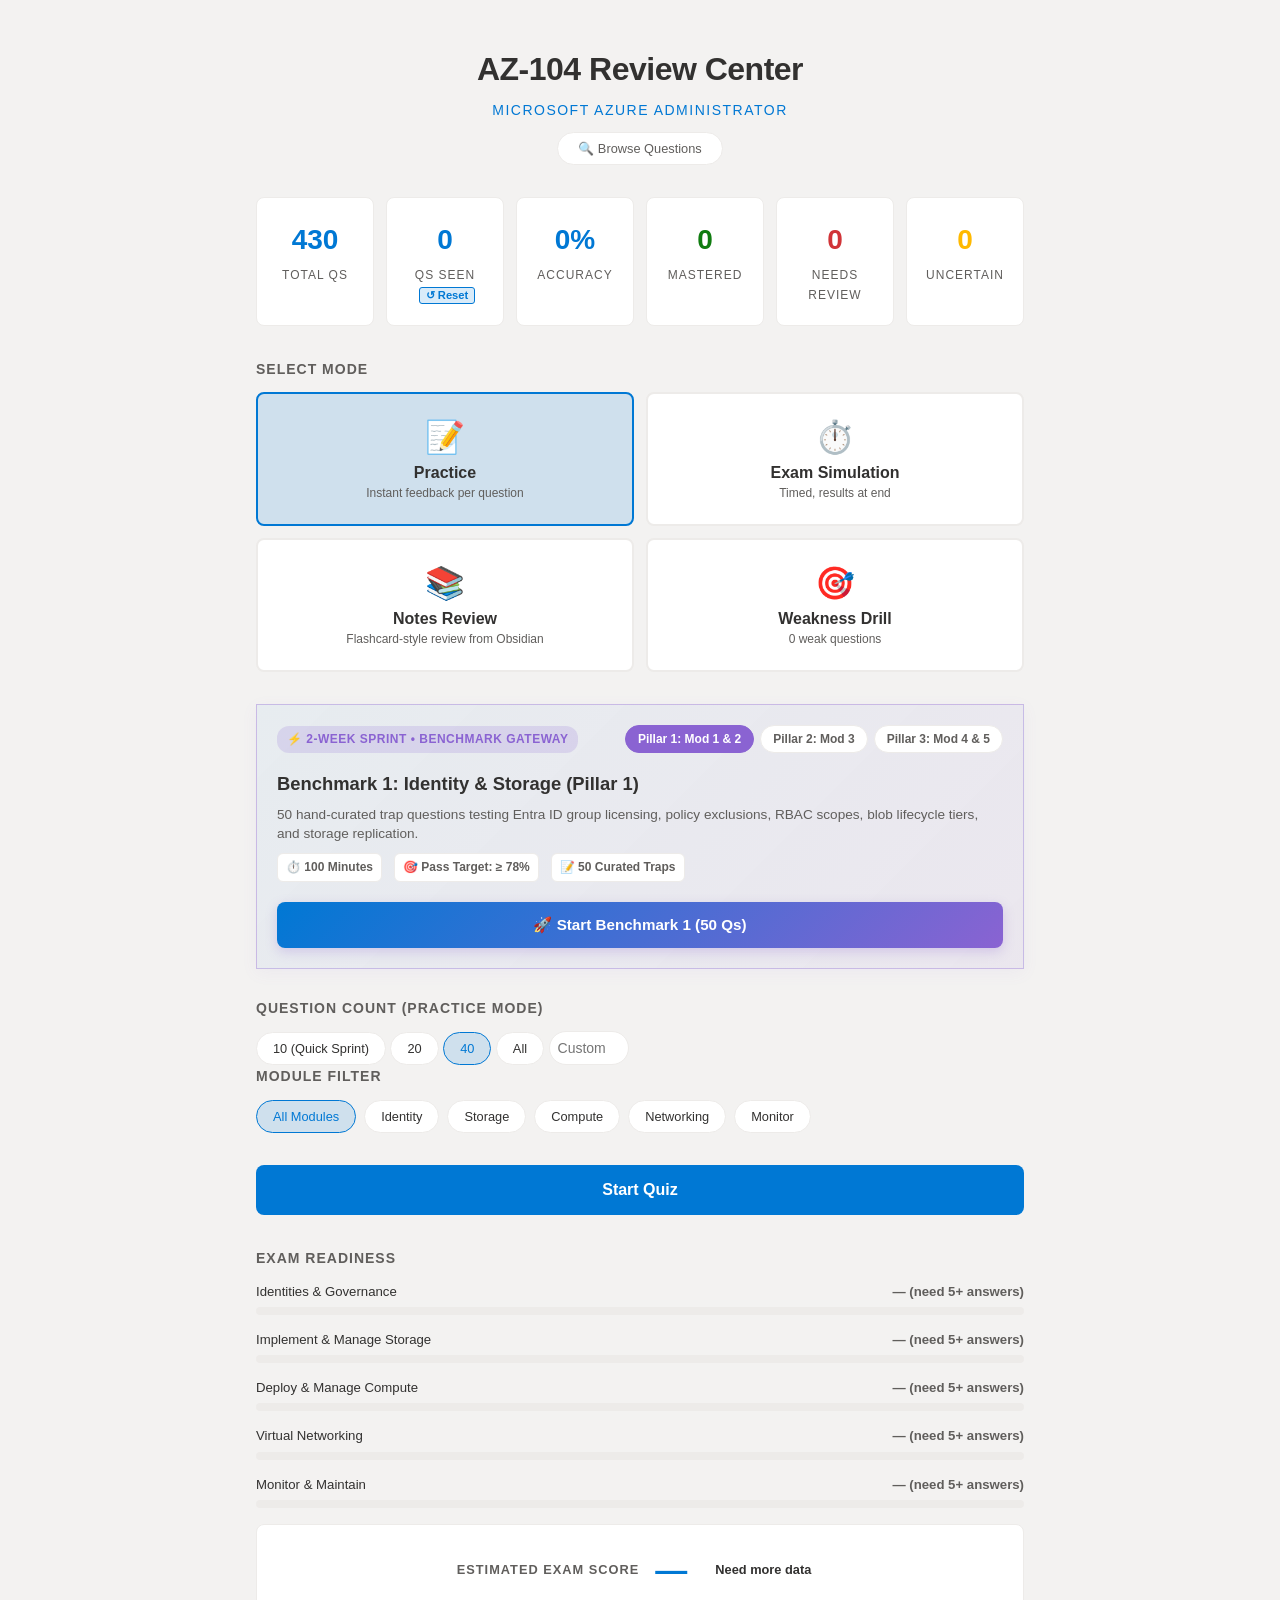
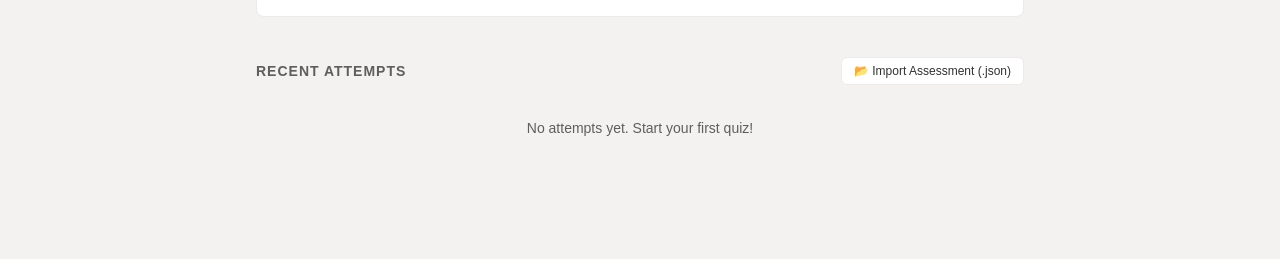
==== commit c6194626: "Add Curated Benchmark Gateway Exams (Pillars 1, 2, and 3) with hand-selected 50-item boss fights and" ====
--- a/index.html
+++ b/index.html
@@ -68,6 +68,30 @@
       </button>
     </div>
 
+    <!-- ═══ Curated Benchmark Gateways (2-Week Sprint) ═══ -->
+    <div class="benchmark-card" id="benchmark-card">
+      <div class="benchmark-card-header">
+        <div class="benchmark-badge">⚡ 2-WEEK SPRINT • BENCHMARK GATEWAY</div>
+        <div class="benchmark-tabs" id="benchmark-tabs">
+          <button class="benchmark-tab active" data-bid="benchmark_1">Pillar 1: Mod 1 & 2</button>
+          <button class="benchmark-tab" data-bid="benchmark_2">Pillar 2: Mod 3</button>
+          <button class="benchmark-tab" data-bid="benchmark_3">Pillar 3: Mod 4 & 5</button>
+        </div>
+      </div>
+      <div class="benchmark-card-body">
+        <div class="benchmark-info">
+          <h3 id="benchmark-title">Benchmark 1: Identity & Storage (Pillar 1)</h3>
+          <p id="benchmark-desc">50 hand-curated trap questions testing Entra ID group licensing, policy exclusions, RBAC scopes, blob lifecycle tiers, and storage replication.</p>
+          <div class="benchmark-meta">
+            <span class="benchmark-meta-item">⏱️ 100 Minutes</span>
+            <span class="benchmark-meta-item">🎯 Pass Target: ≥ 78%</span>
+            <span class="benchmark-meta-item">📝 50 Curated Traps</span>
+          </div>
+        </div>
+        <button id="start-benchmark-btn" class="btn-primary benchmark-start-btn">🚀 Start Benchmark 1 (50 Qs)</button>
+      </div>
+    </div>
+
     <p class="section-title">Question Count (Practice Mode)</p>
     <div class="count-pills" id="count-pills">
       <button class="domain-pill" data-count="10">10 (Quick Sprint)</button>
@@ -136,6 +160,7 @@
     <div class="quiz-nav">
       <button id="prev-btn" class="btn-secondary" disabled>← Prev</button>
       <button id="flag-btn" class="btn-flag">🚩 Flag</button>
+      <button id="ignore-btn" class="btn-ignore" title="Mark as outdated/relic to exclude from future quizzes">📦 Relic</button>
       <div id="nav-right" class="nav-right">
         <button id="next-btn" class="btn-secondary">Next →</button>
       </div>
@@ -204,6 +229,7 @@
     <div class="explorer-header">
       <button id="explorer-back-btn" class="btn-secondary btn-quit">← Dashboard</button>
       <h2>Question Bank</h2>
+      <button id="export-relics-btn" class="btn-secondary btn-sm" style="display:none;margin-left:auto">📥 Export Relics (JSON)</button>
     </div>
     <div class="explorer-controls">
       <input type="text" id="explorer-search" class="explorer-search" placeholder="Search questions, topics, keywords...">
@@ -214,6 +240,7 @@
           <button class="domain-pill" data-status="mastered">✅ Mastered</button>
           <button class="domain-pill" data-status="review">⚠️ Needs Review</button>
           <button class="domain-pill" data-status="unseen">❓ Unseen</button>
+          <button class="domain-pill" data-status="ignored">📦 Relics (<span id="relic-pill-count">0</span>)</button>
         </div>
       </div>
     </div>
@@ -226,7 +253,7 @@
   <div id="toast" class="toast"></div>
 
   <!-- ═══ Questions Data ═══ -->
-  <script src="questions_dataset.js"></script>
-  <script src="app.js"></script>
+  <script src="questions_dataset.js?v=2.3.0"></script>
+  <script src="app.js?v=2.3.0"></script>
 </body>
 </html>
--- a/styles.css
+++ b/styles.css
@@ -118,6 +118,111 @@
 .mode-title { display: block; font-weight: 600; font-size: 1rem; margin-bottom: 4px; }
 .mode-desc { display: block; font-size: 0.75rem; color: var(--text-muted); }
 
+/* ── Benchmark Gateways Card ── */
+.benchmark-card {
+  background: linear-gradient(135deg, rgba(0, 120, 212, 0.05), rgba(138, 99, 210, 0.08));
+  border: 1px solid rgba(138, 99, 210, 0.35);
+  border-radius: var(--radius-md);
+  padding: 20px;
+  margin-bottom: 28px;
+  box-shadow: 0 4px 16px rgba(138, 99, 210, 0.06);
+}
+.benchmark-card-header {
+  display: flex;
+  justify-content: space-between;
+  align-items: center;
+  flex-wrap: wrap;
+  gap: 12px;
+  margin-bottom: 16px;
+}
+.benchmark-badge {
+  display: inline-block;
+  font-size: 0.75rem;
+  font-weight: 700;
+  letter-spacing: 0.5px;
+  padding: 4px 10px;
+  border-radius: 12px;
+  background: rgba(138, 99, 210, 0.18);
+  color: #8a63d2;
+}
+.benchmark-tabs {
+  display: flex;
+  gap: 6px;
+  flex-wrap: wrap;
+}
+.benchmark-tab {
+  padding: 6px 12px;
+  font-size: 0.75rem;
+  font-weight: 600;
+  border-radius: 14px;
+  border: 1px solid var(--border);
+  background: var(--bg-card);
+  color: var(--text-muted);
+  cursor: pointer;
+  transition: all var(--transition);
+}
+.benchmark-tab:hover {
+  border-color: #8a63d2;
+  color: #8a63d2;
+}
+.benchmark-tab.active {
+  background: #8a63d2;
+  color: #fff;
+  border-color: #8a63d2;
+}
+.benchmark-card-body {
+  display: flex;
+  justify-content: space-between;
+  align-items: center;
+  gap: 20px;
+  flex-wrap: wrap;
+}
+.benchmark-info {
+  flex: 1;
+  min-width: 260px;
+}
+.benchmark-info h3 {
+  margin: 0 0 6px 0;
+  font-size: 1.15rem;
+  color: var(--text);
+}
+.benchmark-info p {
+  margin: 0 0 10px 0;
+  font-size: 0.85rem;
+  color: var(--text-muted);
+  line-height: 1.4;
+}
+.benchmark-meta {
+  display: flex;
+  gap: 12px;
+  flex-wrap: wrap;
+}
+.benchmark-meta-item {
+  font-size: 0.75rem;
+  font-weight: 600;
+  color: var(--text-muted);
+  background: var(--bg-card);
+  padding: 4px 8px;
+  border-radius: 6px;
+  border: 1px solid var(--border);
+}
+.benchmark-start-btn {
+  background: linear-gradient(135deg, #0078d4, #8a63d2) !important;
+  color: #fff !important;
+  border: none !important;
+  padding: 14px 22px !important;
+  font-size: 0.95rem !important;
+  font-weight: 600 !important;
+  box-shadow: 0 4px 12px rgba(138, 99, 210, 0.25);
+  cursor: pointer;
+  transition: all 0.2s ease;
+  white-space: nowrap;
+}
+.benchmark-start-btn:hover {
+  transform: translateY(-1px);
+  box-shadow: 0 6px 16px rgba(138, 99, 210, 0.35);
+}
+
 /* Domain pills */
 .domain-pills { display: flex; flex-wrap: wrap; gap: 8px; margin-bottom: 32px; }
 .domain-pill {
@@ -697,6 +802,48 @@
 }
 .btn-flag:hover { border-color: var(--yellow); color: var(--yellow); }
 .btn-flag.flagged { border-color: var(--yellow); color: var(--yellow); background: var(--yellow-bg); }
+
+.btn-ignore {
+  padding: 12px 16px;
+  background: transparent;
+  border: 1px solid var(--border);
+  border-radius: var(--radius-sm);
+  color: var(--text-muted);
+  font-size: 0.875rem;
+  font-family: var(--font);
+  cursor: pointer;
+  transition: all var(--transition);
+  display: inline-flex;
+  align-items: center;
+  gap: 6px;
+}
+.btn-ignore:hover { border-color: #8a63d2; color: #8a63d2; }
+.btn-ignore.ignored { border-color: #8a63d2; color: #8a63d2; background: rgba(138, 99, 210, 0.12); font-weight: 600; }
+
+.explorer-status-badge.relic { background: rgba(138, 99, 210, 0.15); color: #724bb7; }
+.btn-relic-toggle {
+  margin-top: 10px;
+  display: inline-flex;
+  align-items: center;
+  gap: 6px;
+  font-size: 0.8rem;
+  cursor: pointer;
+}
+.btn-relic-toggle.is-relic {
+  border-color: #8a63d2;
+  color: #8a63d2;
+  background: rgba(138, 99, 210, 0.08);
+}
+.relic-badge-tag {
+  display: inline-block;
+  font-size: 0.75rem;
+  padding: 3px 8px;
+  border-radius: 12px;
+  background: rgba(138, 99, 210, 0.12);
+  color: #724bb7;
+  font-weight: 600;
+  margin-left: 6px;
+}
 
 /* Question grid */
 .question-grid {
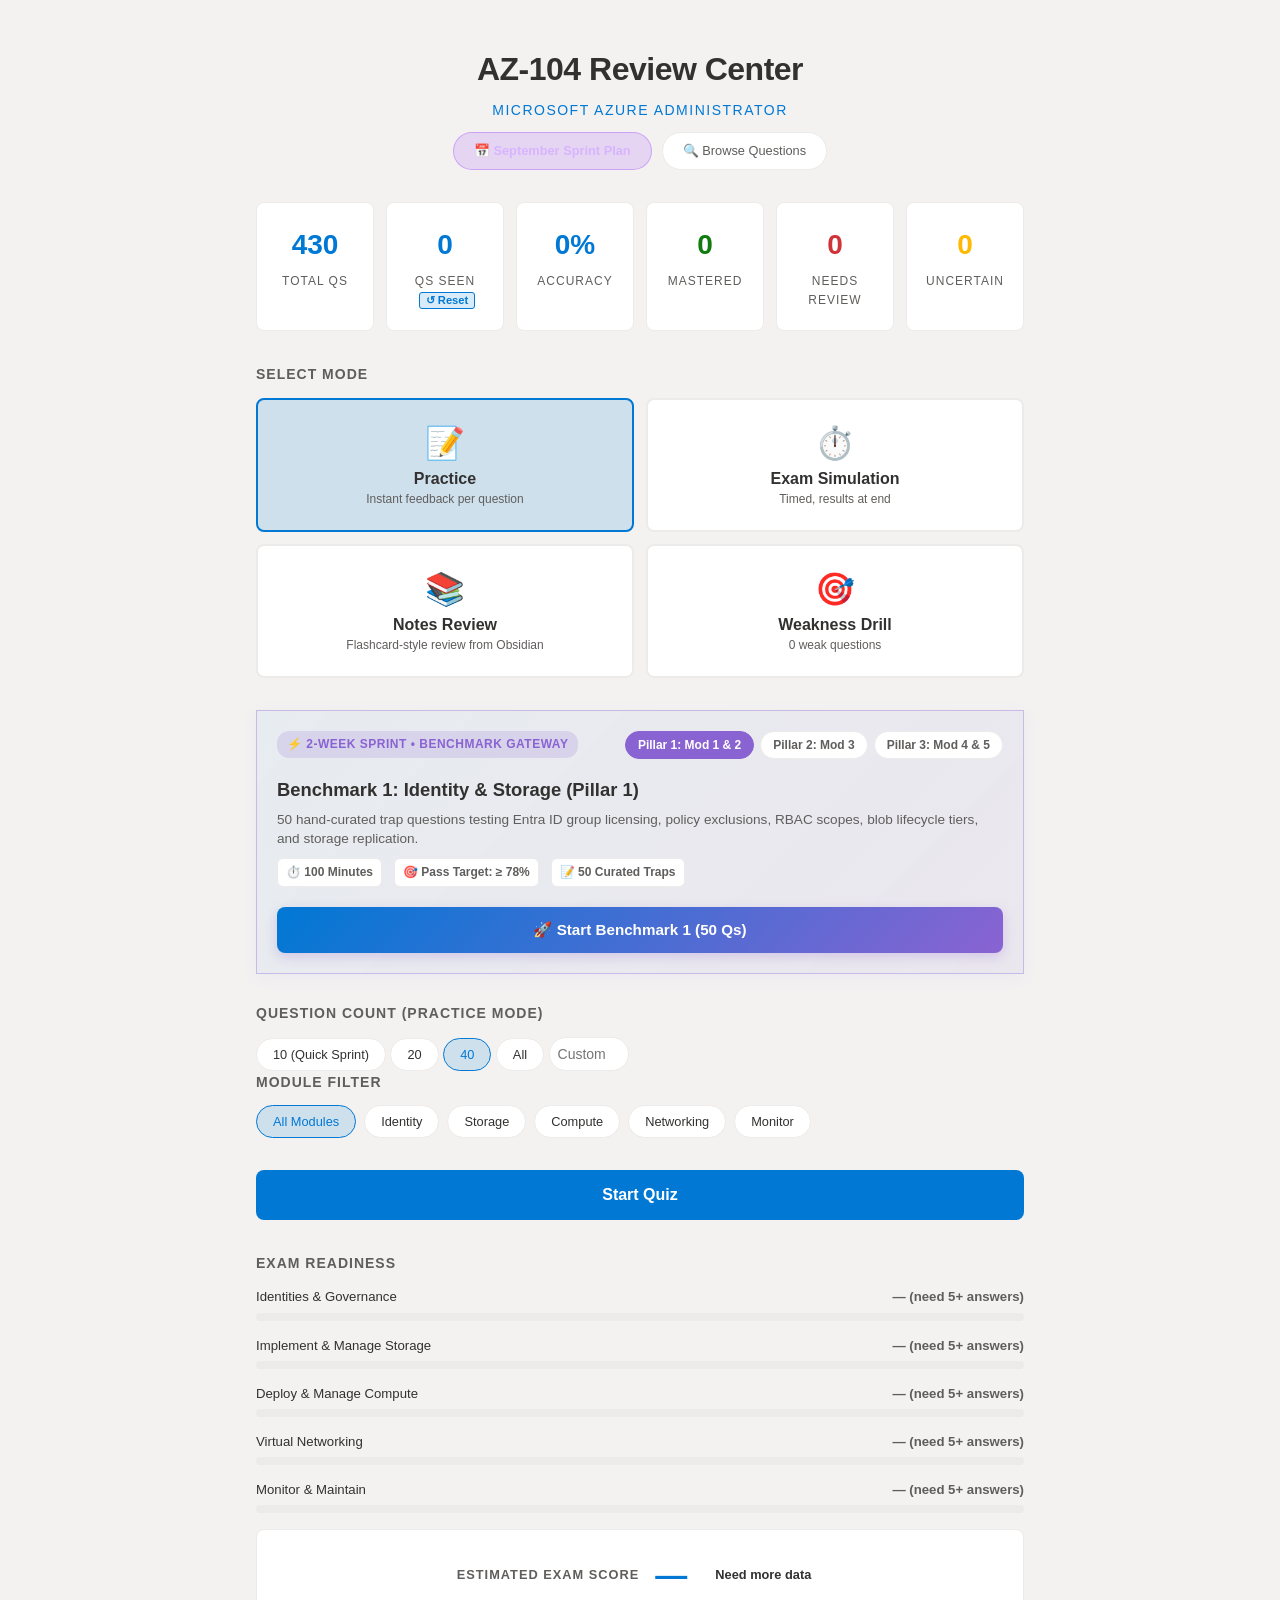
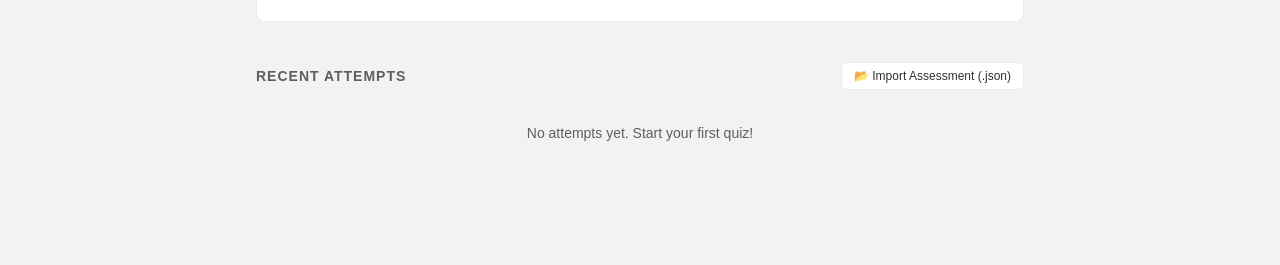
==== commit db2418ce: "Add interactive September Sprint Schedule HTML app aligned with Obsidian notes and school constraint" ====
--- a/index.html
+++ b/index.html
@@ -14,7 +14,10 @@
     <header class="app-header">
       <h1>AZ-104 Review Center</h1>
       <p class="subtitle">Microsoft Azure Administrator</p>
-      <button id="browse-btn" class="btn-browse">🔍 Browse Questions</button>
+      <div style="display:flex; gap:10px; justify-content:center; flex-wrap:wrap;">
+        <a href="september_study_plan.html" target="_blank" class="btn-browse" style="text-decoration:none; background: rgba(168, 85, 247, 0.18); border-color: rgba(168, 85, 247, 0.4); color: #d8b4fe; font-weight:600;">📅 September Sprint Plan</a>
+        <button id="browse-btn" class="btn-browse">🔍 Browse Questions</button>
+      </div>
     </header>
 
     <div class="stats-row">
